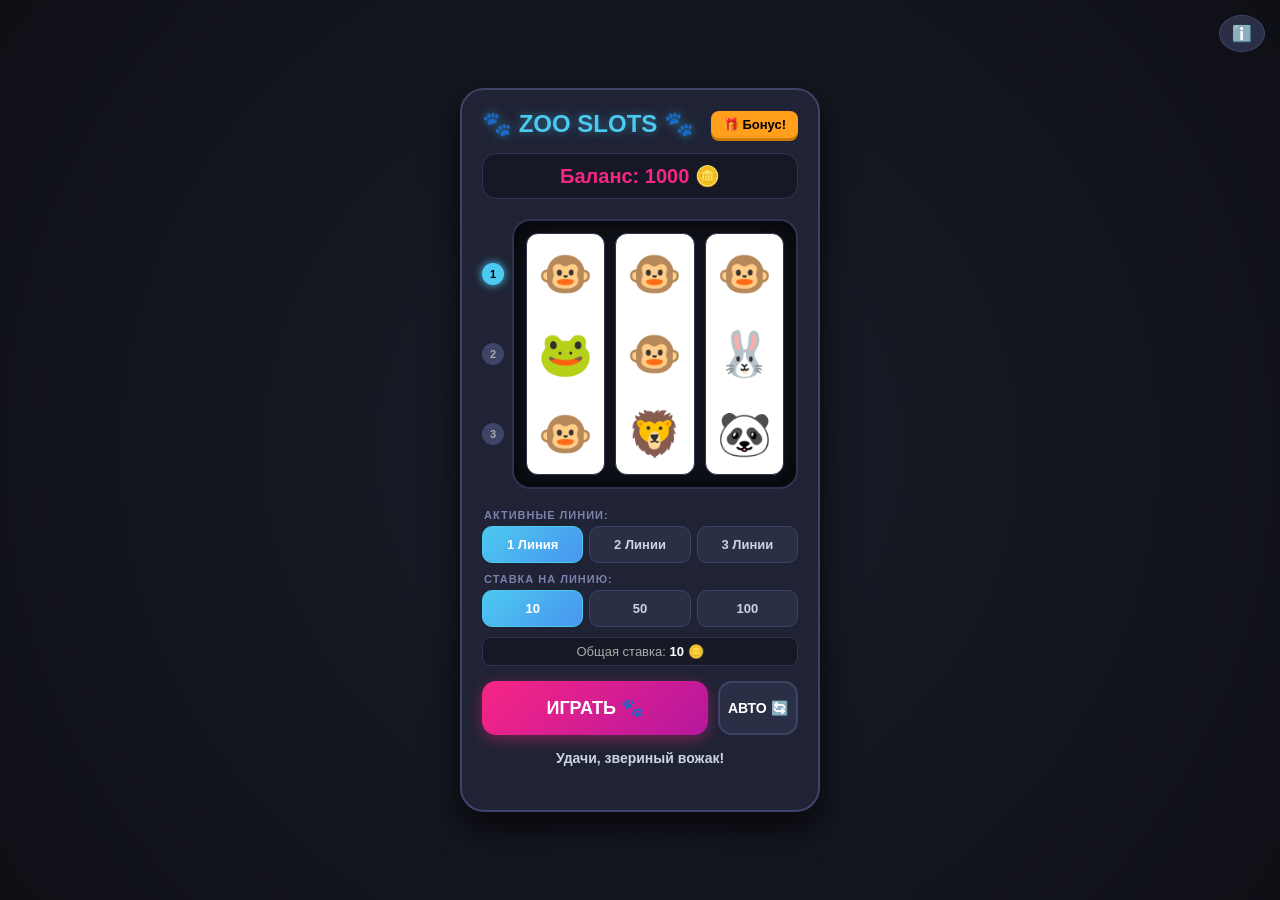
==== index.htm @ 3062dcfe "Add files via upload" ====
<!DOCTYPE html>
<html lang="ru">
<head>
    <meta charset="UTF-8">
    <meta name="viewport" content="width=device-width, initial-scale=1.0, maximum-scale=1.0, user-select=no">
    <title>ZOO Slots Premium WebApp</title>
    <link rel="stylesheet" href="style.css">
</head>
<body>

    <button id="info-btn" class="info-icon">ℹ️</button>

    <div class="casino-container">
        <div class="top-bar">
            <h1>🐾 ZOO SLOTS 🐾</h1>
            <!-- Кнопка Ежедневного бонуса -->
            <button id="bonus-btn" class="bonus-button">🎁 Бонус</button>
        </div>
        
        <div class="balance-container">
            Баланс: <span id="balance">1000</span> 🪙
        </div>

        <div class="slot-machine-wrapper">
            <div class="line-indicators">
                <div class="line-dot L1" id="dot-1">1</div>
                <div class="line-dot L2" id="dot-2">2</div>
                <div class="line-dot L3" id="dot-3">3</div>
            </div>

            <div class="slot-machine">
                <div class="reel"><div class="reel-container" id="reel1"></div></div>
                <div class="reel"><div class="reel-container" id="reel2"></div></div>
                <div class="reel"><div class="reel-container" id="reel3"></div></div>
            </div>
        </div>

        <div class="controls">
            <p class="control-label">АКТИВНЫЕ ЛИНИИ:</p>
            <div class="selector-row">
                <button class="line-btn active" data-lines="1">1 Линия</button>
                <button class="line-btn" data-lines="2">2 Линии</button>
                <button class="line-btn" data-lines="3">3 Линии</button>
            </div>

            <p class="control-label">СТАВКА НА ЛИНИЮ:</p>
            <div class="selector-row">
                <button class="bet-btn active" data-bet="10">10</button>
                <button class="bet-btn" data-bet="50">50</button>
                <button class="bet-btn" data-bet="100">100</button>
            </div>
            
            <div class="total-bet-badge">
                Общая ставка: <span id="total-bet">10</span> 🪙
            </div>

            <!-- Две кнопки управления: Играть и Авто -->
            <div class="action-buttons">
                <button id="spin-btn">ИГРАТЬ 🐾</button>
                <button id="auto-btn">АВТО 🔄</button>
            </div>
        </div>
        
        <div id="message" class="message">Удачи, звериный вожак!</div>
    </div>

    <div id="modal" class="modal-overlay">
        <div class="modal-content">
            <h2>Звериные коэффициенты</h2>
            <table class="pay-table">
                <tr><th>Зверь</th><th>3 в ряд</th></tr>
                <tr><td>🦁 Лев (WILD)</td><td>Заменяет ВСЕХ! х100</td></tr>
                <tr><td>🐼 Панда</td><td>х40 🎋</td></tr>
                <tr><td>🦊 Лиса</td><td>х20 🦊</td></tr>
                <tr><td>🐸 Лягушка</td><td>х10 🐸</td></tr>
                <tr><td>Любые 2 совпадения</td><td>х2 👍</td></tr>
            </table>
            <p style="font-size: 11px; color: #aaa; margin-top: 10px;">Лев (WILD) подстраивается под любой символ для максимальной победы!</p>
            <button id="close-modal-btn">Закрыть</button>
        </div>
    </div>

    <script src="script.js"></script>
</body>
</html>
---- style.css ----
body {
    background: radial-gradient(circle, #1a1c29 0%, #0f1016 100%);
    color: #fff;
    font-family: -apple-system, BlinkMacSystemFont, 'Segoe UI', Roboto, sans-serif;
    display: flex;
    justify-content: center;
    align-items: center;
    min-height: 100vh;
    margin: 0;
    padding: 10px;
    box-sizing: border-box;
}

.casino-container {
    text-align: center;
    background: #1f2335;
    padding: 20px;
    border-radius: 24px;
    box-shadow: 0 15px 35px rgba(0, 0, 0, 0.7);
    border: 2px solid #3d4466;
    width: 100%;
    max-width: 360px;
    box-sizing: border-box;
}

.top-bar {
    display: flex;
    justify-content: space-between;
    align-items: center;
    margin-bottom: 15px;
}

h1 {
    color: #4cc9f0;
    font-size: 24px;
    margin: 0;
    text-shadow: 0 0 10px rgba(76, 201, 240, 0.5);
    font-weight: 800;
}

/* Кнопка бонуса */
.bonus-button {
    background: #ff9f1c;
    color: #000;
    border: none;
    padding: 6px 12px;
    font-size: 13px;
    font-weight: bold;
    border-radius: 8px;
    cursor: pointer;
    box-shadow: 0 3px #cc7a00;
}
.bonus-button:disabled {
    background: #4a4e69;
    color: #aaa;
    box-shadow: none;
    cursor: not-allowed;
}

.balance-container {
    font-size: 20px;
    margin-bottom: 20px;
    font-weight: bold;
    background: #161925;
    padding: 10px;
    border-radius: 14px;
    border: 1px solid #2e344e;
    color: #f72585;
}

.slot-machine-wrapper {
    display: flex;
    align-items: center;
    gap: 8px;
    margin-bottom: 20px;
}

.line-indicators {
    display: flex;
    flex-direction: column;
    justify-content: space-around;
    height: 240px;
}

.line-dot {
    width: 22px;
    height: 22px;
    border-radius: 50%;
    background: #3d4466;
    font-size: 11px;
    line-height: 22px;
    text-align: center;
    font-weight: bold;
    color: #aaa;
}
.line-dot.active {
    background: #4cc9f0;
    color: #000;
    box-shadow: 0 0 8px #4cc9f0;
}

.slot-machine {
    display: flex;
    flex: 1;
    justify-content: center;
    background: #10121a;
    padding: 12px;
    border-radius: 18px;
    border: 2px solid #2e344e;
    gap: 10px;
    box-shadow: inset 0 0 30px rgba(0,0,0,0.9);
}

.reel {
    flex: 1;
    height: 240px; 
    background: #ffffff;
    border-radius: 12px;
    overflow: hidden; 
    border: 1px solid #2e344e;
    position: relative;
}

.reel-container {
    position: absolute;
    top: 0; left: 0; width: 100%;
    transition: top 2.5s cubic-bezier(0.25, 1, 0.3, 1);
    display: flex;
    flex-direction: column;
}

/* ЭФФЕКТ РАЗМЫТИЯ КРУЧЕНИЯ (Motion Blur) */
.reel-container.blur {
    filter: blur(3px);
}

.symbol {
    font-size: 44px;
    height: 80px;
    line-height: 80px;
    text-align: center;
    user-select: none;
    transition: transform 0.2s;
}

/* АНИМАЦИЯ ПОБЕДНОГО СИМВОЛА */
.symbol.winner {
    animation: winPulse 0.6s infinite alternate;
    background: rgba(76, 201, 240, 0.2);
    border-radius: 8px;
}

@keyframes winPulse {
    0% { transform: scale(1); box-shadow: inset 0 0 5px rgba(76,201,240,0.5); }
    100% { transform: scale(1.12); box-shadow: inset 0 0 20px rgba(76,201,240,0.9); }
}

.control-label {
    font-size: 11px;
    color: #7a82ab;
    text-align: left;
    margin: 10px 0 5px 2px;
    font-weight: 600;
    text-transform: uppercase;
    letter-spacing: 1px;
}

.selector-row {
    display: flex;
    justify-content: space-between;
    gap: 6px;
    margin-bottom: 10px;
}

.bet-btn, .line-btn {
    background: #2a2f45;
    color: #cbd5e1;
    font-size: 13px;
    padding: 10px 5px;
    flex: 1;
    border: 1px solid #3d4466;
    border-radius: 10px;
    cursor: pointer;
    font-weight: bold;
}

.bet-btn.active, .line-btn.active {
    background: linear-gradient(135deg, #4cc9f0, #4895ef);
    color: #fff;
    border-color: #4cc9f0;
}

.total-bet-badge {
    background: #161925;
    padding: 6px;
    border-radius: 8px;
    font-size: 13px;
    color: #aaa;
    margin-bottom: 15px;
    border: 1px solid #2e344e;
}
#total-bet { color: #fff; font-weight: bold; }

/* Две нижние кнопки */
.action-buttons {
    display: flex;
    gap: 10px;
}

#spin-btn {
    background: linear-gradient(135deg, #f72585, #b5179e);
    color: white;
    border: none;
    padding: 16px;
    font-size: 18px;
    font-weight: bold;
    border-radius: 14px;
    cursor: pointer;
    flex: 3;
    box-shadow: 0 4px 15px rgba(247, 37, 133, 0.4);
    text-transform: uppercase;
}

#auto-btn {
    background: #2a2f45;
    border: 2px solid #3d4466;
    color: white;
    border-radius: 14px;
    cursor: pointer;
    flex: 1;
    font-weight: bold;
    font-size: 14px;
    transition: 0.2s;
}
#auto-btn.active {
    background: #4ecdc4;
    border-color: #4ecdc4;
    color: #000;
    box-shadow: 0 0 10px #4ecdc4;
}

#spin-btn:disabled, #auto-btn:disabled {
    background: #3d4466;
    color: #7a82ab;
    box-shadow: none;
    cursor: not-allowed;
    border-color: transparent;
}

.message {
    margin-top: 15px;
    font-size: 14px;
    font-weight: 600;
    min-height: 40px; /* Чтобы текст в две строки не двигал интерфейс */
    color: #cbd5e1;
    white-space: pre-line;
}
.win { color: #4ecdc4; }
.lose { color: #f72585; }

.info-icon {
    position: absolute;
    top: 15px; right: 15px;
    background: #2a2f45; border: 1px solid #3d4466;
    color: white; font-size: 16px; padding: 8px 12px; border-radius: 50%; cursor: pointer;
}

/* Модалка */
.modal-overlay {
    position: fixed;
    top: 0; left: 0; width: 100%; height: 100%;
    background: rgba(15, 16, 22, 0.9);
    display: flex; justify-content: center; align-items: center;
    opacity: 0; pointer-events: none; transition: 0.3s; z-index: 100;
}
.modal-overlay.open { opacity: 1; pointer-events: auto; }
.modal-content {
    background: #1f2335; padding: 25px; border-radius: 20px; border: 2px solid #4cc9f0;
    width: 90%; max-width: 300px; text-align: center;
}
.pay-table { width: 100%; margin: 15px 0; border-collapse: collapse; }
.pay-table th, .pay-table td { padding: 8px; border-bottom: 1px solid #2e344e; font-size: 13px; }
.pay-table th { color: #4cc9f0; }
#close-modal-btn {
    background: #f72585; color: white; border: none; padding: 10px 24px; border-radius: 8px; cursor: pointer;
}
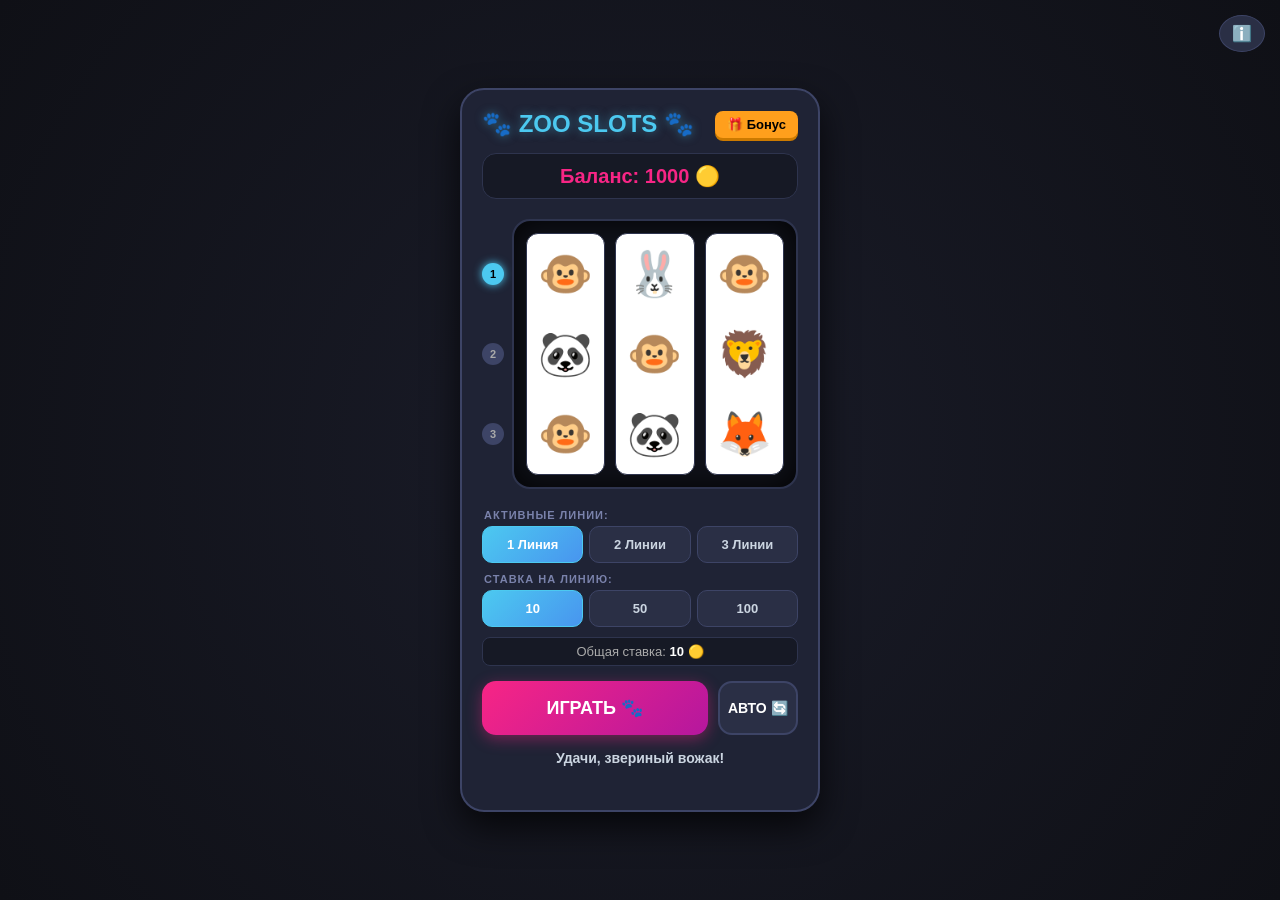
==== commit 5ce41b8c: "Add files via upload" ====
--- a/index.htm
+++ b/index.htm
@@ -18,10 +18,11 @@
         </div>
         
         <div class="balance-container">
-            Баланс: <span id="balance">1000</span> 🪙
+            Баланс: <span id="balance">1000</span> 🟡
         </div>
 
         <div class="slot-machine-wrapper">
+            <!-- Визуальные маркеры линий слева -->
             <div class="line-indicators">
                 <div class="line-dot L1" id="dot-1">1</div>
                 <div class="line-dot L2" id="dot-2">2</div>
@@ -36,6 +37,7 @@
         </div>
 
         <div class="controls">
+            <!-- Выбор количества линий -->
             <p class="control-label">АКТИВНЫЕ ЛИНИИ:</p>
             <div class="selector-row">
                 <button class="line-btn active" data-lines="1">1 Линия</button>
@@ -43,6 +45,7 @@
                 <button class="line-btn" data-lines="3">3 Линии</button>
             </div>
 
+            <!-- Выбор ставки -->
             <p class="control-label">СТАВКА НА ЛИНИЮ:</p>
             <div class="selector-row">
                 <button class="bet-btn active" data-bet="10">10</button>
@@ -51,7 +54,7 @@
             </div>
             
             <div class="total-bet-badge">
-                Общая ставка: <span id="total-bet">10</span> 🪙
+                Общая ставка: <span id="total-bet">10</span> 🟡
             </div>
 
             <!-- Две кнопки управления: Играть и Авто -->
@@ -64,6 +67,7 @@
         <div id="message" class="message">Удачи, звериный вожак!</div>
     </div>
 
+    <!-- Обновленная таблица выигрышей с учетом механики WILD -->
     <div id="modal" class="modal-overlay">
         <div class="modal-content">
             <h2>Звериные коэффициенты</h2>
@@ -75,7 +79,7 @@
                 <tr><td>🐸 Лягушка</td><td>х10 🐸</td></tr>
                 <tr><td>Любые 2 совпадения</td><td>х2 👍</td></tr>
             </table>
-            <p style="font-size: 11px; color: #aaa; margin-top: 10px;">Лев (WILD) подстраивается под любой символ для максимальной победы!</p>
+            <p style="font-size: 11px; color: #aaa; margin-top: 10px;">Лев (WILD) подстраивается под любой символ на линии для максимальной победы!</p>
             <button id="close-modal-btn">Закрыть</button>
         </div>
     </div>
